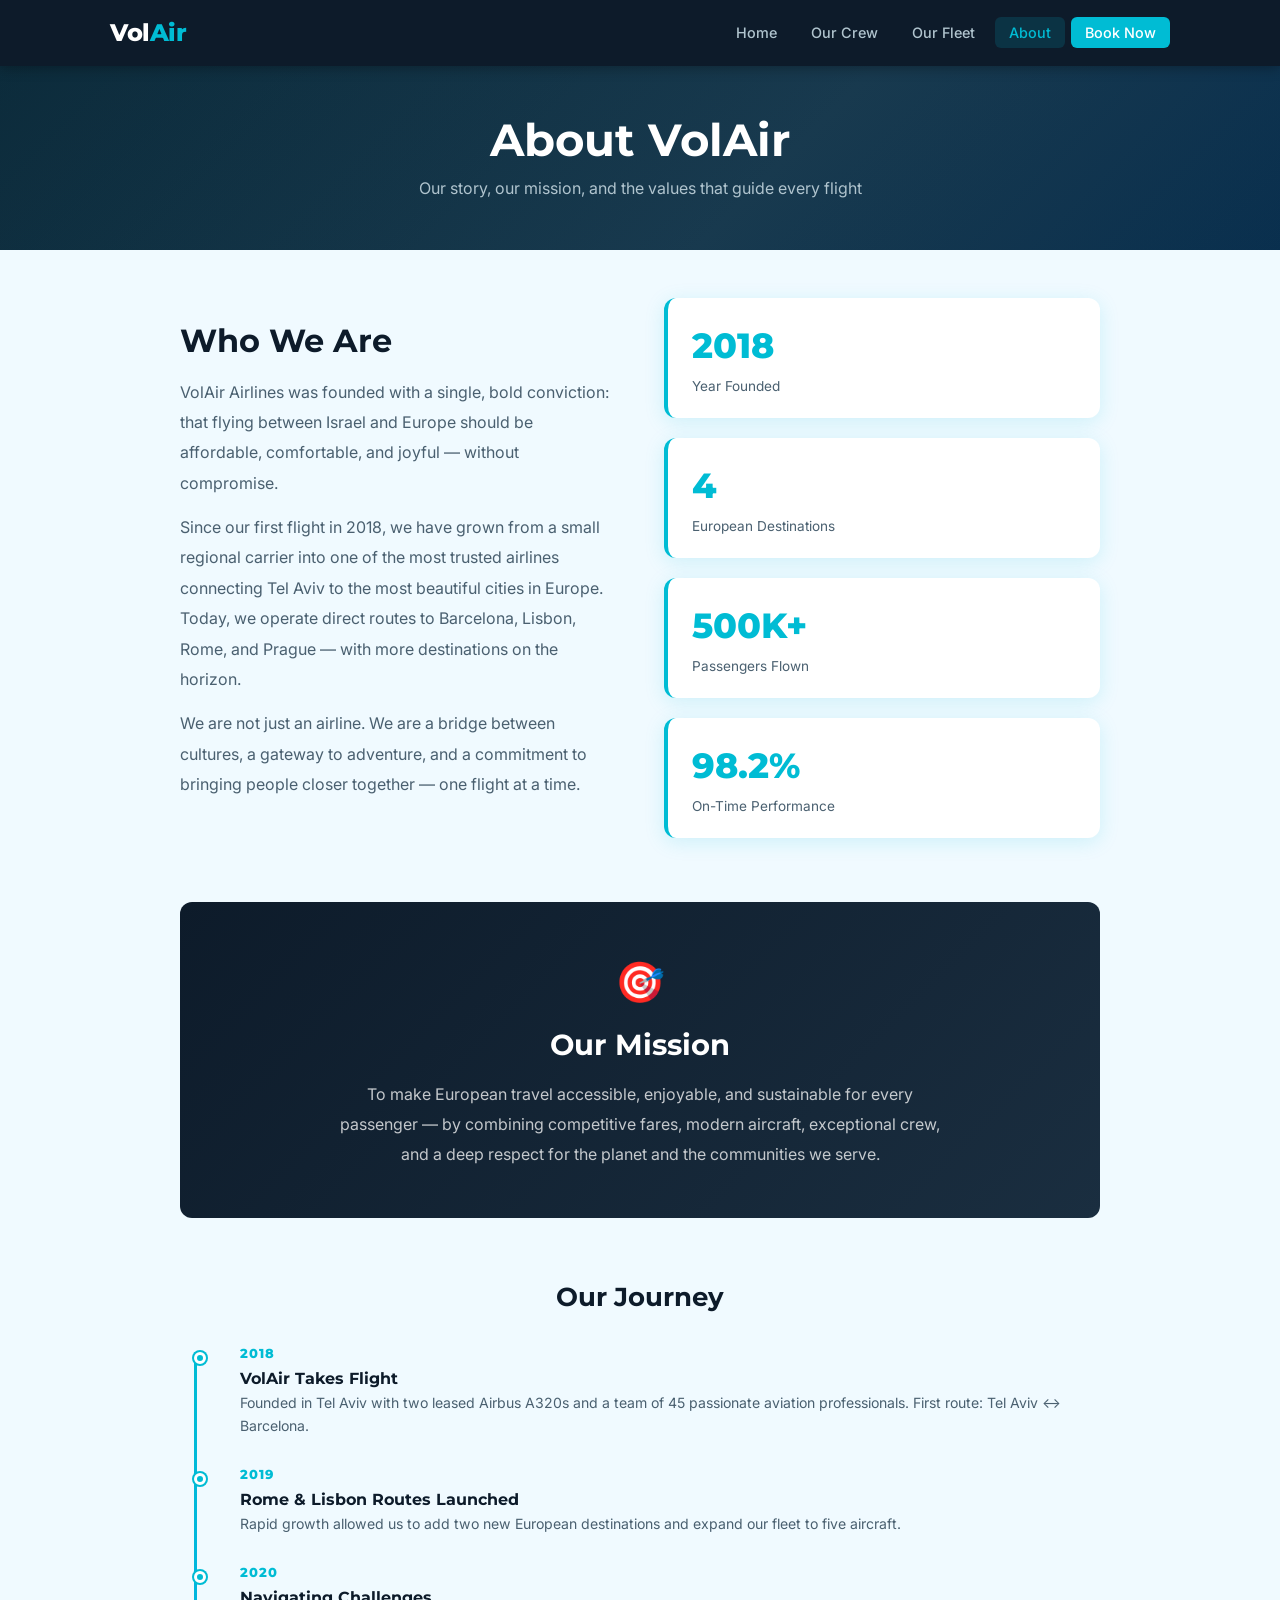
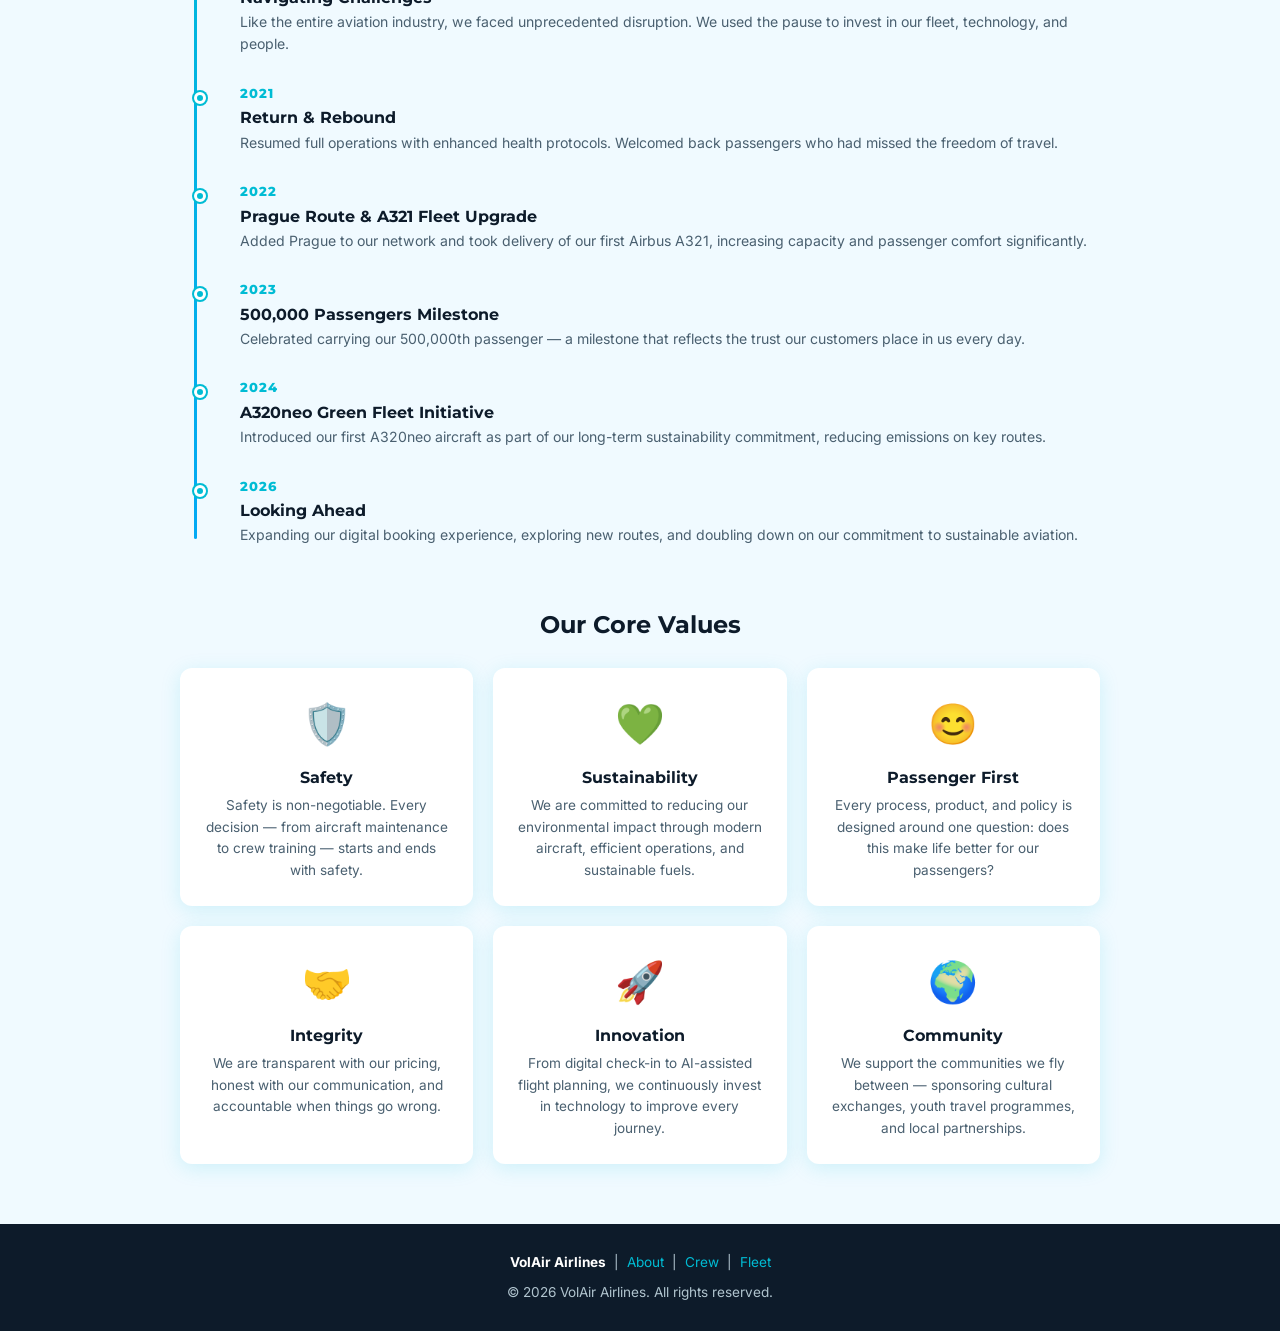
==== about.html @ 906c39c1 "Initial commit — VolAir Airlines web app Complete multi-page airline booking app: - index.html: home" ====
<!DOCTYPE html>
<html lang="en">
<head>
  <meta charset="UTF-8">
  <meta name="viewport" content="width=device-width, initial-scale=1.0">
  <title>About VolAir — VolAir Airlines</title>
  <link rel="stylesheet" href="css/style.css">
</head>
<body data-page="about">

  <!-- HEADER -->
  <header class="site-header">
    <nav class="nav-inner">
      <a class="nav-logo" href="index.html">Vol<span>Air</span></a>
      <button class="nav-toggle" aria-label="Toggle menu">
        <span></span><span></span><span></span>
      </button>
      <ul class="nav-links">
        <li><a href="index.html">Home</a></li>
        <li><a href="crew.html">Our Crew</a></li>
        <li><a href="fleet.html">Our Fleet</a></li>
        <li><a href="about.html" class="active">About</a></li>
        <li><a href="flights.html" class="nav-book-btn">Book Now</a></li>
      </ul>
    </nav>
  </header>

  <!-- PAGE BANNER -->
  <div class="page-banner">
    <h1>About VolAir</h1>
    <p>Our story, our mission, and the values that guide every flight</p>
  </div>

  <main>
    <div class="about-wrap">

      <!-- Intro + Stats -->
      <div class="about-intro">
        <div class="about-intro-text">
          <h2>Who We Are</h2>
          <p>
            VolAir Airlines was founded with a single, bold conviction: that flying between Israel
            and Europe should be affordable, comfortable, and joyful — without compromise.
          </p>
          <p>
            Since our first flight in 2018, we have grown from a small regional carrier into one of
            the most trusted airlines connecting Tel Aviv to the most beautiful cities in Europe.
            Today, we operate direct routes to Barcelona, Lisbon, Rome, and Prague — with more
            destinations on the horizon.
          </p>
          <p>
            We are not just an airline. We are a bridge between cultures, a gateway to adventure,
            and a commitment to bringing people closer together — one flight at a time.
          </p>
        </div>
        <div class="about-stat-col">
          <div class="about-stat">
            <div class="num">2018</div>
            <div class="stat-label">Year Founded</div>
          </div>
          <div class="about-stat">
            <div class="num">4</div>
            <div class="stat-label">European Destinations</div>
          </div>
          <div class="about-stat">
            <div class="num">500K+</div>
            <div class="stat-label">Passengers Flown</div>
          </div>
          <div class="about-stat">
            <div class="num">98.2%</div>
            <div class="stat-label">On-Time Performance</div>
          </div>
        </div>
      </div>

      <!-- Mission -->
      <div class="about-mission">
        <div style="font-size:2.5rem; margin-bottom:14px;">🎯</div>
        <h2>Our Mission</h2>
        <p>
          To make European travel accessible, enjoyable, and sustainable for every passenger —
          by combining competitive fares, modern aircraft, exceptional crew, and a deep respect
          for the planet and the communities we serve.
        </p>
      </div>

      <!-- Timeline -->
      <div class="timeline">
        <h2>Our Journey</h2>
        <div class="timeline-list">
          <div class="timeline-item">
            <div class="timeline-year">2018</div>
            <h4>VolAir Takes Flight</h4>
            <p>Founded in Tel Aviv with two leased Airbus A320s and a team of 45 passionate aviation professionals. First route: Tel Aviv ↔ Barcelona.</p>
          </div>
          <div class="timeline-item">
            <div class="timeline-year">2019</div>
            <h4>Rome &amp; Lisbon Routes Launched</h4>
            <p>Rapid growth allowed us to add two new European destinations and expand our fleet to five aircraft.</p>
          </div>
          <div class="timeline-item">
            <div class="timeline-year">2020</div>
            <h4>Navigating Challenges</h4>
            <p>Like the entire aviation industry, we faced unprecedented disruption. We used the pause to invest in our fleet, technology, and people.</p>
          </div>
          <div class="timeline-item">
            <div class="timeline-year">2021</div>
            <h4>Return &amp; Rebound</h4>
            <p>Resumed full operations with enhanced health protocols. Welcomed back passengers who had missed the freedom of travel.</p>
          </div>
          <div class="timeline-item">
            <div class="timeline-year">2022</div>
            <h4>Prague Route &amp; A321 Fleet Upgrade</h4>
            <p>Added Prague to our network and took delivery of our first Airbus A321, increasing capacity and passenger comfort significantly.</p>
          </div>
          <div class="timeline-item">
            <div class="timeline-year">2023</div>
            <h4>500,000 Passengers Milestone</h4>
            <p>Celebrated carrying our 500,000th passenger — a milestone that reflects the trust our customers place in us every day.</p>
          </div>
          <div class="timeline-item">
            <div class="timeline-year">2024</div>
            <h4>A320neo Green Fleet Initiative</h4>
            <p>Introduced our first A320neo aircraft as part of our long-term sustainability commitment, reducing emissions on key routes.</p>
          </div>
          <div class="timeline-item">
            <div class="timeline-year">2026</div>
            <h4>Looking Ahead</h4>
            <p>Expanding our digital booking experience, exploring new routes, and doubling down on our commitment to sustainable aviation.</p>
          </div>
        </div>
      </div>

      <!-- Values -->
      <h2 style="text-align:center; margin-bottom:28px;">Our Core Values</h2>
      <div class="about-values">
        <div class="about-value-card">
          <div class="about-value-icon">🛡️</div>
          <h3>Safety</h3>
          <p>Safety is non-negotiable. Every decision — from aircraft maintenance to crew training — starts and ends with safety.</p>
        </div>
        <div class="about-value-card">
          <div class="about-value-icon">💚</div>
          <h3>Sustainability</h3>
          <p>We are committed to reducing our environmental impact through modern aircraft, efficient operations, and sustainable fuels.</p>
        </div>
        <div class="about-value-card">
          <div class="about-value-icon">😊</div>
          <h3>Passenger First</h3>
          <p>Every process, product, and policy is designed around one question: does this make life better for our passengers?</p>
        </div>
        <div class="about-value-card">
          <div class="about-value-icon">🤝</div>
          <h3>Integrity</h3>
          <p>We are transparent with our pricing, honest with our communication, and accountable when things go wrong.</p>
        </div>
        <div class="about-value-card">
          <div class="about-value-icon">🚀</div>
          <h3>Innovation</h3>
          <p>From digital check-in to AI-assisted flight planning, we continuously invest in technology to improve every journey.</p>
        </div>
        <div class="about-value-card">
          <div class="about-value-icon">🌍</div>
          <h3>Community</h3>
          <p>We support the communities we fly between — sponsoring cultural exchanges, youth travel programmes, and local partnerships.</p>
        </div>
      </div>

    </div>
  </main>

  <!-- FOOTER -->
  <footer class="site-footer">
    <p><strong>VolAir Airlines</strong> &nbsp;|&nbsp; <a href="about.html">About</a> &nbsp;|&nbsp; <a href="crew.html">Crew</a> &nbsp;|&nbsp; <a href="fleet.html">Fleet</a></p>
    <p style="margin-top:8px;">© 2026 VolAir Airlines. All rights reserved.</p>
  </footer>

  <script src="js/app.js"></script>
</body>
</html>
---- css/style.css ----
/* ===========================
   VolAir Airlines — style.css
   =========================== */

/* ---------- Google Fonts ---------- */
@import url('https://fonts.googleapis.com/css2?family=Inter:wght@300;400;500;600&family=Montserrat:wght@600;700;800&display=swap');

/* ---------- CSS Variables ---------- */
:root {
  --turquoise: #00BCD4;
  --turquoise-dark: #0097A7;
  --lime: #8BC34A;
  --lime-dark: #689F38;
  --sky: #03A9F4;
  --sky-dark: #0288D1;
  --dark: #0D1B2A;
  --dark-2: #1A2E40;
  --mid: #4A6070;
  --light: #F0FAFF;
  --white: #FFFFFF;
  --grey: #E8F4F8;
  --grey-dark: #B0C4CE;
  --red: #E53935;
  --red-light: #FFCDD2;
  --green: #4CAF50;
  --green-light: #C8E6C9;
  --shadow: 0 4px 20px rgba(0,188,212,0.15);
  --shadow-lg: 0 8px 40px rgba(13,27,42,0.18);
  --radius: 12px;
  --radius-sm: 8px;
  --transition: 0.25s ease;
}

/* ---------- Reset & Base ---------- */
*, *::before, *::after { box-sizing: border-box; margin: 0; padding: 0; }

html { scroll-behavior: smooth; }

body {
  font-family: 'Inter', sans-serif;
  background: var(--light);
  color: var(--dark);
  line-height: 1.6;
  min-height: 100vh;
  display: flex;
  flex-direction: column;
}

main { flex: 1; }

h1, h2, h3, h4 {
  font-family: 'Montserrat', sans-serif;
  line-height: 1.2;
}

a { color: inherit; text-decoration: none; }

img {
  max-width: 100%;
  height: auto;
  display: block;
}

/* ---------- Utility ---------- */
.container {
  max-width: 1100px;
  margin: 0 auto;
  padding: 0 20px;
}

.sr-only {
  position: absolute;
  width: 1px;
  height: 1px;
  overflow: hidden;
  clip: rect(0,0,0,0);
}

/* ---------- Buttons ---------- */
.btn {
  display: inline-flex;
  align-items: center;
  justify-content: center;
  gap: 8px;
  padding: 12px 28px;
  border: none;
  border-radius: var(--radius-sm);
  font-family: 'Inter', sans-serif;
  font-size: 0.95rem;
  font-weight: 600;
  cursor: pointer;
  transition: all var(--transition);
  text-decoration: none;
}

.btn-primary {
  background: linear-gradient(135deg, var(--turquoise), var(--sky));
  color: var(--white);
  box-shadow: 0 4px 14px rgba(0,188,212,0.35);
}
.btn-primary:hover {
  transform: translateY(-2px);
  box-shadow: 0 6px 20px rgba(0,188,212,0.45);
}

.btn-secondary {
  background: var(--white);
  color: var(--turquoise);
  border: 2px solid var(--turquoise);
}
.btn-secondary:hover {
  background: var(--turquoise);
  color: var(--white);
}

.btn-lime {
  background: linear-gradient(135deg, var(--lime), #A5D65A);
  color: var(--white);
  box-shadow: 0 4px 14px rgba(139,195,74,0.35);
}
.btn-lime:hover {
  transform: translateY(-2px);
  box-shadow: 0 6px 20px rgba(139,195,74,0.45);
}

.btn-outline {
  background: transparent;
  color: var(--dark);
  border: 2px solid var(--grey-dark);
}
.btn-outline:hover {
  border-color: var(--turquoise);
  color: var(--turquoise);
}

.btn:disabled {
  opacity: 0.5;
  cursor: not-allowed;
  transform: none !important;
}

/* ---------- Header / Nav ---------- */
.site-header {
  background: var(--dark);
  position: sticky;
  top: 0;
  z-index: 100;
  box-shadow: 0 2px 12px rgba(0,0,0,0.3);
}

.nav-inner {
  display: flex;
  align-items: center;
  justify-content: space-between;
  padding: 14px 20px;
  max-width: 1100px;
  margin: 0 auto;
}

.nav-logo {
  font-family: 'Montserrat', sans-serif;
  font-size: 1.5rem;
  font-weight: 800;
  color: var(--white);
  letter-spacing: -0.5px;
}
.nav-logo span { color: var(--turquoise); }

.nav-links {
  display: flex;
  list-style: none;
  gap: 6px;
}
.nav-links a {
  color: var(--grey-dark);
  font-size: 0.9rem;
  font-weight: 500;
  padding: 7px 14px;
  border-radius: 6px;
  transition: all var(--transition);
}
.nav-links a:hover, .nav-links a.active {
  background: rgba(0,188,212,0.15);
  color: var(--turquoise);
}

.nav-book-btn {
  background: var(--turquoise);
  color: var(--white) !important;
  border-radius: 6px;
}
.nav-book-btn:hover {
  background: var(--turquoise-dark) !important;
  color: var(--white) !important;
}

/* Hamburger */
.nav-toggle {
  display: none;
  flex-direction: column;
  gap: 5px;
  cursor: pointer;
  padding: 6px;
  background: none;
  border: none;
}
.nav-toggle span {
  display: block;
  width: 24px;
  height: 2px;
  background: var(--white);
  border-radius: 2px;
  transition: all var(--transition);
}

@media (max-width: 768px) {
  .nav-toggle { display: flex; }
  .nav-links {
    display: none;
    flex-direction: column;
    position: absolute;
    top: 60px;
    left: 0; right: 0;
    background: var(--dark-2);
    padding: 16px 20px;
    gap: 4px;
  }
  .nav-links.open { display: flex; }
  .nav-links a { display: block; padding: 10px 14px; }
}

/* ---------- Footer ---------- */
.site-footer {
  background: var(--dark);
  color: var(--grey-dark);
  text-align: center;
  padding: 28px 20px;
  font-size: 0.85rem;
  margin-top: auto;
}
.site-footer a { color: var(--turquoise); }
.site-footer strong { color: var(--white); }

/* ---------- Page Header Banner ---------- */
.page-banner {
  background: linear-gradient(135deg, var(--dark) 0%, var(--dark-2) 60%, #0a2540 100%);
  padding: 48px 20px;
  text-align: center;
  color: var(--white);
  position: relative;
  overflow: hidden;
}
.page-banner::before {
  content: '';
  position: absolute;
  inset: 0;
  background: linear-gradient(135deg, rgba(0,188,212,0.1), rgba(3,169,244,0.08));
}
.page-banner h1 {
  font-size: clamp(1.8rem, 4vw, 2.8rem);
  position: relative;
}
.page-banner p {
  color: var(--grey-dark);
  margin-top: 8px;
  position: relative;
}

/* ---------- Breadcrumb ---------- */
.breadcrumb {
  display: flex;
  align-items: center;
  gap: 8px;
  padding: 14px 20px;
  max-width: 1100px;
  margin: 0 auto;
  font-size: 0.85rem;
  color: var(--mid);
}
.breadcrumb a { color: var(--turquoise); }
.breadcrumb .sep { color: var(--grey-dark); }

/* ---------- Card ---------- */
.card {
  background: var(--white);
  border-radius: var(--radius);
  box-shadow: var(--shadow);
  overflow: hidden;
}

/* ---------- Form Elements ---------- */
.form-group {
  display: flex;
  flex-direction: column;
  gap: 6px;
}
.form-group label {
  font-size: 0.85rem;
  font-weight: 600;
  color: var(--mid);
  text-transform: uppercase;
  letter-spacing: 0.5px;
}
.form-group input,
.form-group select {
  padding: 11px 14px;
  border: 2px solid var(--grey);
  border-radius: var(--radius-sm);
  font-family: 'Inter', sans-serif;
  font-size: 0.95rem;
  color: var(--dark);
  background: var(--white);
  transition: border-color var(--transition);
  width: 100%;
}
.form-group input:focus,
.form-group select:focus {
  outline: none;
  border-color: var(--turquoise);
  box-shadow: 0 0 0 3px rgba(0,188,212,0.12);
}

/* ---------- Progress Steps ---------- */
.progress-steps {
  display: flex;
  align-items: center;
  justify-content: center;
  padding: 20px;
  gap: 0;
  overflow-x: auto;
}
.step {
  display: flex;
  flex-direction: column;
  align-items: center;
  gap: 6px;
  min-width: 70px;
}
.step-dot {
  width: 32px;
  height: 32px;
  border-radius: 50%;
  background: var(--grey);
  color: var(--mid);
  display: flex;
  align-items: center;
  justify-content: center;
  font-size: 0.8rem;
  font-weight: 700;
  border: 2px solid var(--grey-dark);
  transition: all var(--transition);
}
.step.active .step-dot {
  background: var(--turquoise);
  color: var(--white);
  border-color: var(--turquoise);
  box-shadow: 0 0 0 4px rgba(0,188,212,0.2);
}
.step.done .step-dot {
  background: var(--lime);
  color: var(--white);
  border-color: var(--lime);
}
.step-label {
  font-size: 0.72rem;
  font-weight: 600;
  color: var(--mid);
  text-align: center;
  white-space: nowrap;
}
.step.active .step-label { color: var(--turquoise); }
.step.done .step-label { color: var(--lime-dark); }
.step-line {
  flex: 1;
  height: 2px;
  background: var(--grey);
  min-width: 20px;
  max-width: 60px;
  margin-bottom: 22px;
}
.step-line.done { background: var(--lime); }

/* ======================================
   INDEX PAGE
   ====================================== */

/* Hero */
.hero {
  position: relative;
  min-height: 85vh;
  display: flex;
  flex-direction: column;
  align-items: center;
  justify-content: center;
  overflow: hidden;
  background: linear-gradient(180deg, #0a1628 0%, #0d2b45 40%, #0a4a6e 80%, #0693C7 100%);
}

.hero-sky {
  position: absolute;
  inset: 0;
  background:
    radial-gradient(ellipse at 20% 50%, rgba(3,169,244,0.15) 0%, transparent 60%),
    radial-gradient(ellipse at 80% 30%, rgba(0,188,212,0.12) 0%, transparent 50%);
}

.hero-clouds {
  position: absolute;
  bottom: 0;
  left: 0; right: 0;
  height: 200px;
  background: linear-gradient(to top, rgba(255,255,255,0.06) 0%, transparent 100%);
}

.hero-content {
  position: relative;
  z-index: 2;
  text-align: center;
  padding: 40px 20px 20px;
}

.hero-tagline {
  font-family: 'Montserrat', sans-serif;
  font-size: clamp(2rem, 5vw, 3.6rem);
  font-weight: 800;
  color: var(--white);
  line-height: 1.1;
  text-shadow: 0 2px 20px rgba(0,0,0,0.4);
  margin-bottom: 12px;
}
.hero-tagline .accent { color: var(--turquoise); }

.hero-slogan {
  font-size: clamp(1rem, 2vw, 1.25rem);
  color: rgba(255,255,255,0.8);
  margin-bottom: 32px;
  font-weight: 300;
}

.hero-plane-wrap {
  position: relative;
  z-index: 2;
  width: 100%;
  max-width: 900px;
  margin: 0 auto;
  padding: 0 20px;
}

.hero-plane-img {
  width: 100%;
  max-height: 320px;
  object-fit: contain;
  filter: drop-shadow(0 20px 60px rgba(0,0,0,0.5));
  animation: float 6s ease-in-out infinite;
}

/* Placeholder when no image */
.hero-plane-placeholder {
  width: 100%;
  height: 260px;
  display: flex;
  flex-direction: column;
  align-items: center;
  justify-content: center;
  background: linear-gradient(135deg, rgba(0,188,212,0.1), rgba(3,169,244,0.05));
  border: 2px dashed rgba(0,188,212,0.3);
  border-radius: var(--radius);
  color: rgba(255,255,255,0.4);
  font-size: 5rem;
}

@keyframes float {
  0%, 100% { transform: translateY(0px); }
  50% { transform: translateY(-14px); }
}

.hero-logo-wrap {
  position: relative;
  z-index: 2;
  padding: 28px 20px;
  text-align: center;
}

.hero-logo-img {
  height: 70px;
  object-fit: contain;
  margin: 0 auto;
  filter: drop-shadow(0 4px 12px rgba(0,0,0,0.3));
}

.hero-logo-placeholder {
  display: inline-flex;
  align-items: center;
  gap: 12px;
  background: rgba(255,255,255,0.08);
  border: 1px solid rgba(255,255,255,0.15);
  border-radius: 50px;
  padding: 12px 28px;
  color: var(--white);
  font-family: 'Montserrat', sans-serif;
  font-size: 1.5rem;
  font-weight: 800;
}
.hero-logo-placeholder .logo-dot { color: var(--turquoise); }

.hero-cta {
  position: relative;
  z-index: 2;
  padding-bottom: 48px;
  display: flex;
  gap: 14px;
  flex-wrap: wrap;
  justify-content: center;
}

/* Destinations */
.destinations {
  padding: 72px 20px;
  background: var(--white);
}
.destinations h2 {
  text-align: center;
  font-size: clamp(1.6rem, 3vw, 2.2rem);
  margin-bottom: 8px;
}
.destinations .subtitle {
  text-align: center;
  color: var(--mid);
  margin-bottom: 40px;
}

.dest-grid {
  display: grid;
  grid-template-columns: repeat(4, 1fr);
  gap: 20px;
  max-width: 1100px;
  margin: 0 auto;
}

.dest-card {
  position: relative;
  border-radius: var(--radius);
  overflow: hidden;
  aspect-ratio: 3/4;
  cursor: pointer;
  transition: transform var(--transition);
  box-shadow: var(--shadow);
}
.dest-card:hover { transform: translateY(-6px) scale(1.02); }
.dest-card:hover .dest-overlay { opacity: 1; }

.dest-img {
  width: 100%;
  height: 100%;
  object-fit: cover;
  transition: transform 0.4s ease;
}
.dest-card:hover .dest-img { transform: scale(1.08); }

.dest-placeholder {
  width: 100%;
  height: 100%;
  display: flex;
  flex-direction: column;
  align-items: center;
  justify-content: center;
  gap: 12px;
  font-size: 3.5rem;
  background: linear-gradient(135deg, var(--turquoise-dark), var(--sky-dark));
}

.dest-info {
  position: absolute;
  bottom: 0;
  left: 0; right: 0;
  padding: 20px 16px 16px;
  background: linear-gradient(to top, rgba(13,27,42,0.9) 0%, transparent 100%);
  color: var(--white);
}
.dest-info h3 { font-size: 1.2rem; }
.dest-info p { font-size: 0.8rem; color: rgba(255,255,255,0.7); }

.dest-overlay {
  position: absolute;
  inset: 0;
  background: rgba(0,188,212,0.15);
  display: flex;
  align-items: center;
  justify-content: center;
  opacity: 0;
  transition: opacity var(--transition);
  font-size: 0.9rem;
  font-weight: 700;
  color: var(--white);
  letter-spacing: 1px;
  text-transform: uppercase;
}

@media (max-width: 768px) {
  .dest-grid {
    grid-template-columns: repeat(2, 1fr);
    gap: 14px;
  }
  .dest-card { aspect-ratio: 4/5; }
}

/* Highlights / Features strip */
.highlights {
  background: linear-gradient(135deg, var(--dark) 0%, var(--dark-2) 100%);
  padding: 56px 20px;
}
.highlights-grid {
  display: grid;
  grid-template-columns: repeat(3, 1fr);
  gap: 32px;
  max-width: 900px;
  margin: 0 auto;
  text-align: center;
}
.highlight-item { color: var(--white); }
.highlight-icon {
  font-size: 2.5rem;
  margin-bottom: 12px;
}
.highlight-item h3 {
  font-size: 1.05rem;
  margin-bottom: 6px;
  color: var(--turquoise);
}
.highlight-item p { font-size: 0.85rem; color: var(--grey-dark); }

@media (max-width: 768px) {
  .highlights-grid { grid-template-columns: 1fr; gap: 24px; }
}

/* ======================================
   FLIGHTS PAGE
   ====================================== */
.flights-wrap {
  padding: 40px 20px 60px;
}
.flights-form-card {
  background: var(--white);
  border-radius: var(--radius);
  box-shadow: var(--shadow-lg);
  max-width: 640px;
  margin: 0 auto;
  overflow: hidden;
}
.flights-form-header {
  background: linear-gradient(135deg, var(--dark), var(--dark-2));
  padding: 28px 32px;
  color: var(--white);
}
.flights-form-header h2 { font-size: 1.5rem; }
.flights-form-header p { color: var(--grey-dark); font-size: 0.9rem; margin-top: 4px; }

.flights-form-body { padding: 32px; }

/* Trip type toggle */
.trip-toggle {
  display: flex;
  background: var(--grey);
  border-radius: 8px;
  padding: 4px;
  gap: 0;
  margin-bottom: 28px;
}
.trip-btn {
  flex: 1;
  padding: 10px;
  border: none;
  background: none;
  border-radius: 6px;
  font-family: 'Inter', sans-serif;
  font-size: 0.9rem;
  font-weight: 600;
  color: var(--mid);
  cursor: pointer;
  transition: all var(--transition);
}
.trip-btn.active {
  background: var(--white);
  color: var(--turquoise);
  box-shadow: 0 2px 8px rgba(0,0,0,0.1);
}

.form-row {
  display: grid;
  grid-template-columns: 1fr 1fr;
  gap: 16px;
  margin-bottom: 20px;
}
.form-row.single { grid-template-columns: 1fr; }

.passengers-section h3 {
  font-size: 0.85rem;
  font-weight: 600;
  color: var(--mid);
  text-transform: uppercase;
  letter-spacing: 0.5px;
  margin-bottom: 14px;
}

.pax-row {
  display: flex;
  align-items: center;
  justify-content: space-between;
  padding: 12px 0;
  border-bottom: 1px solid var(--grey);
}
.pax-row:last-child { border-bottom: none; }
.pax-label { font-size: 0.95rem; font-weight: 500; }
.pax-label small { display: block; font-size: 0.8rem; font-weight: 400; color: var(--mid); }

.pax-counter {
  display: flex;
  align-items: center;
  gap: 12px;
}
.pax-btn {
  width: 32px;
  height: 32px;
  border-radius: 50%;
  border: 2px solid var(--turquoise);
  background: none;
  color: var(--turquoise);
  font-size: 1.1rem;
  font-weight: 700;
  cursor: pointer;
  display: flex;
  align-items: center;
  justify-content: center;
  transition: all var(--transition);
}
.pax-btn:hover { background: var(--turquoise); color: var(--white); }
.pax-count { font-size: 1.1rem; font-weight: 700; min-width: 24px; text-align: center; }

.route-row {
  display: grid;
  grid-template-columns: 1fr auto 1fr;
  gap: 12px;
  align-items: end;
  margin-bottom: 20px;
}
.swap-btn {
  width: 36px;
  height: 36px;
  border-radius: 50%;
  border: 2px solid var(--grey-dark);
  background: var(--white);
  cursor: pointer;
  display: flex;
  align-items: center;
  justify-content: center;
  font-size: 1rem;
  transition: all var(--transition);
  margin-bottom: 2px;
}
.swap-btn:hover { border-color: var(--turquoise); color: var(--turquoise); }

/* ======================================
   RESULTS PAGE
   ====================================== */
.results-wrap {
  padding: 32px 20px 60px;
  max-width: 860px;
  margin: 0 auto;
}
.results-summary-bar {
  background: var(--white);
  border-radius: var(--radius-sm);
  padding: 14px 20px;
  margin-bottom: 24px;
  display: flex;
  align-items: center;
  gap: 16px;
  flex-wrap: wrap;
  box-shadow: var(--shadow);
  font-size: 0.9rem;
  color: var(--mid);
}
.results-summary-bar strong { color: var(--dark); }

.flight-card {
  background: var(--white);
  border-radius: var(--radius);
  box-shadow: var(--shadow);
  margin-bottom: 20px;
  overflow: hidden;
  border: 2px solid transparent;
  transition: border-color var(--transition), box-shadow var(--transition);
}
.flight-card.selected {
  border-color: var(--turquoise);
  box-shadow: 0 4px 24px rgba(0,188,212,0.2);
}

.flight-main {
  padding: 20px 24px;
  display: grid;
  grid-template-columns: 1fr auto 1fr auto;
  align-items: center;
  gap: 12px;
}
.flight-time { text-align: center; }
.flight-time .time {
  font-size: 1.6rem;
  font-weight: 700;
  font-family: 'Montserrat', sans-serif;
}
.flight-time .city { font-size: 0.8rem; color: var(--mid); }
.flight-time .airport { font-size: 0.85rem; font-weight: 600; color: var(--dark); }

.flight-path {
  flex: 1;
  display: flex;
  flex-direction: column;
  align-items: center;
  gap: 4px;
  padding: 0 8px;
}
.flight-path .duration { font-size: 0.8rem; color: var(--mid); }
.flight-path .line {
  width: 100%;
  height: 2px;
  background: linear-gradient(to right, var(--turquoise), var(--sky));
  border-radius: 2px;
  position: relative;
}
.flight-path .line::after {
  content: '✈';
  position: absolute;
  top: 50%;
  left: 50%;
  transform: translate(-50%, -60%);
  font-size: 0.9rem;
  color: var(--turquoise);
  background: var(--white);
  padding: 0 4px;
}
.flight-path .stops { font-size: 0.75rem; color: var(--lime-dark); font-weight: 600; }

.flight-price-box {
  text-align: right;
}
.flight-price-box .price {
  font-size: 1.8rem;
  font-weight: 800;
  color: var(--turquoise);
  font-family: 'Montserrat', sans-serif;
}
.flight-price-box .price-label { font-size: 0.75rem; color: var(--mid); }
.flight-price-box .flight-num { font-size: 0.8rem; color: var(--mid); margin-top: 4px; }

.flight-extras {
  border-top: 1px solid var(--grey);
  padding: 16px 24px;
  display: flex;
  gap: 20px;
  flex-wrap: wrap;
  background: var(--light);
}
.extra-option {
  display: flex;
  align-items: center;
  gap: 8px;
  cursor: pointer;
  font-size: 0.88rem;
  font-weight: 500;
}
.extra-option input[type=checkbox] {
  accent-color: var(--turquoise);
  width: 16px;
  height: 16px;
  cursor: pointer;
}
.extra-price { color: var(--lime-dark); font-weight: 700; }

.flight-footer {
  padding: 14px 24px;
  display: flex;
  align-items: center;
  justify-content: space-between;
  border-top: 1px solid var(--grey);
}
.flight-total { font-size: 1rem; }
.flight-total strong { color: var(--turquoise); font-size: 1.2rem; }

.results-nav {
  display: flex;
  justify-content: space-between;
  align-items: center;
  margin-top: 32px;
  gap: 12px;
}

@media (max-width: 600px) {
  .flight-main {
    grid-template-columns: 1fr 1fr;
    grid-template-rows: auto auto;
  }
  .flight-path { display: none; }
  .flight-price-box { text-align: left; }
}

/* ======================================
   SEATS PAGE
   ====================================== */
.seats-wrap {
  padding: 32px 20px 60px;
  max-width: 900px;
  margin: 0 auto;
}
.seats-layout {
  display: grid;
  grid-template-columns: 1fr 280px;
  gap: 28px;
  align-items: start;
}
@media (max-width: 768px) {
  .seats-layout { grid-template-columns: 1fr; }
}

.seat-map-card {
  background: var(--white);
  border-radius: var(--radius);
  box-shadow: var(--shadow);
  padding: 24px;
}
.seat-map-card h3 {
  text-align: center;
  margin-bottom: 20px;
  font-size: 1rem;
  color: var(--mid);
  text-transform: uppercase;
  letter-spacing: 1px;
}

.plane-nose {
  width: 80px;
  height: 40px;
  background: linear-gradient(135deg, var(--turquoise), var(--sky));
  border-radius: 50% 50% 0 0;
  margin: 0 auto 8px;
  display: flex;
  align-items: center;
  justify-content: center;
  color: white;
  font-size: 1.3rem;
}

.seat-legend {
  display: flex;
  gap: 16px;
  justify-content: center;
  margin-bottom: 20px;
  flex-wrap: wrap;
}
.legend-item {
  display: flex;
  align-items: center;
  gap: 6px;
  font-size: 0.8rem;
  font-weight: 500;
}
.legend-dot {
  width: 16px;
  height: 16px;
  border-radius: 4px;
}
.legend-dot.available { background: var(--green); }
.legend-dot.taken { background: var(--red); }
.legend-dot.selected { background: var(--turquoise); }

.seat-columns-header {
  display: grid;
  grid-template-columns: 30px repeat(3, 34px) 24px repeat(3, 34px);
  gap: 4px;
  margin-bottom: 6px;
  justify-content: center;
}
.col-label {
  text-align: center;
  font-size: 0.75rem;
  font-weight: 700;
  color: var(--mid);
}

.seat-rows {
  display: flex;
  flex-direction: column;
  gap: 6px;
  align-items: center;
}
.seat-row {
  display: grid;
  grid-template-columns: 30px repeat(3, 34px) 24px repeat(3, 34px);
  gap: 4px;
  align-items: center;
}
.row-num {
  font-size: 0.75rem;
  font-weight: 700;
  color: var(--mid);
  text-align: center;
}
.aisle { width: 24px; }

.seat {
  width: 34px;
  height: 34px;
  border-radius: 6px 6px 4px 4px;
  border: none;
  cursor: pointer;
  font-size: 0.7rem;
  font-weight: 700;
  transition: all var(--transition);
  position: relative;
}
.seat::after {
  content: '';
  position: absolute;
  bottom: -3px;
  left: 4px; right: 4px;
  height: 4px;
  border-radius: 0 0 3px 3px;
  background: rgba(0,0,0,0.15);
}
.seat.available {
  background: var(--green);
  color: var(--white);
}
.seat.available:hover {
  background: var(--lime-dark);
  transform: scale(1.12);
}
.seat.taken {
  background: var(--red-light);
  color: var(--red);
  cursor: not-allowed;
}
.seat.selected {
  background: var(--turquoise);
  color: var(--white);
  box-shadow: 0 0 0 3px rgba(0,188,212,0.35);
  transform: scale(1.1);
}

.seats-sidebar {
  display: flex;
  flex-direction: column;
  gap: 16px;
}
.seats-info-card {
  background: var(--white);
  border-radius: var(--radius);
  box-shadow: var(--shadow);
  padding: 20px;
}
.seats-info-card h3 {
  font-size: 1rem;
  margin-bottom: 14px;
  color: var(--dark);
}
.seats-counter {
  font-size: 2rem;
  font-weight: 800;
  color: var(--turquoise);
  font-family: 'Montserrat', sans-serif;
  text-align: center;
  margin: 8px 0;
}
.seats-counter-label { text-align: center; font-size: 0.8rem; color: var(--mid); }

.selected-list { list-style: none; margin-top: 12px; }
.selected-list li {
  display: flex;
  justify-content: space-between;
  padding: 6px 0;
  font-size: 0.88rem;
  border-bottom: 1px solid var(--grey);
  color: var(--mid);
}
.selected-list li strong { color: var(--dark); }

.seats-nav {
  display: flex;
  justify-content: space-between;
  gap: 12px;
  margin-top: 4px;
}

/* ======================================
   SUMMARY PAGE
   ====================================== */
.summary-wrap {
  padding: 32px 20px 60px;
  max-width: 760px;
  margin: 0 auto;
}
.summary-card {
  background: var(--white);
  border-radius: var(--radius);
  box-shadow: var(--shadow);
  overflow: hidden;
  margin-bottom: 24px;
}
.summary-section {
  padding: 20px 24px;
  border-bottom: 1px solid var(--grey);
}
.summary-section:last-child { border-bottom: none; }
.summary-section h3 {
  font-size: 0.8rem;
  text-transform: uppercase;
  letter-spacing: 1px;
  color: var(--turquoise);
  margin-bottom: 14px;
}
.summary-row {
  display: flex;
  justify-content: space-between;
  align-items: center;
  padding: 7px 0;
  font-size: 0.9rem;
  border-bottom: 1px solid var(--grey);
}
.summary-row:last-child { border-bottom: none; }
.summary-row .label { color: var(--mid); }
.summary-row .value { font-weight: 600; color: var(--dark); }
.summary-total-row {
  display: flex;
  justify-content: space-between;
  padding: 16px 24px;
  background: linear-gradient(135deg, var(--dark), var(--dark-2));
  color: var(--white);
}
.summary-total-row .label { font-size: 1rem; font-weight: 600; }
.summary-total-row .value {
  font-size: 1.5rem;
  font-weight: 800;
  color: var(--turquoise);
  font-family: 'Montserrat', sans-serif;
}

.contact-form {
  background: var(--white);
  border-radius: var(--radius);
  box-shadow: var(--shadow);
  padding: 24px;
  margin-bottom: 24px;
}
.contact-form h3 {
  font-size: 1.1rem;
  margin-bottom: 20px;
}
.contact-form .form-row {
  display: grid;
  grid-template-columns: 1fr 1fr;
  gap: 16px;
}

.summary-nav {
  display: flex;
  justify-content: space-between;
  gap: 12px;
}

/* ======================================
   PAYMENT PAGE
   ====================================== */
.payment-wrap {
  padding: 32px 20px 60px;
  max-width: 640px;
  margin: 0 auto;
}
.payment-methods {
  display: grid;
  grid-template-columns: repeat(3, 1fr);
  gap: 14px;
  margin-bottom: 28px;
}
.payment-method-card {
  background: var(--white);
  border: 2px solid var(--grey);
  border-radius: var(--radius);
  padding: 20px 16px;
  text-align: center;
  cursor: pointer;
  transition: all var(--transition);
  box-shadow: var(--shadow);
}
.payment-method-card:hover {
  border-color: var(--turquoise);
  transform: translateY(-3px);
}
.payment-method-card.selected {
  border-color: var(--turquoise);
  background: rgba(0,188,212,0.04);
  box-shadow: 0 4px 20px rgba(0,188,212,0.2);
}
.payment-method-icon {
  font-size: 2.4rem;
  margin-bottom: 8px;
}
.payment-method-name {
  font-size: 0.85rem;
  font-weight: 700;
  color: var(--dark);
}
.payment-method-sub {
  font-size: 0.72rem;
  color: var(--mid);
  margin-top: 2px;
}

.card-form {
  background: var(--white);
  border-radius: var(--radius);
  box-shadow: var(--shadow);
  padding: 24px;
  margin-bottom: 24px;
  display: none;
}
.card-form.visible { display: block; }

.card-visual {
  background: linear-gradient(135deg, var(--dark), var(--dark-2));
  border-radius: var(--radius);
  padding: 24px;
  margin-bottom: 20px;
  color: var(--white);
  position: relative;
  overflow: hidden;
  min-height: 140px;
}
.card-visual::before {
  content: '';
  position: absolute;
  top: -30px; right: -30px;
  width: 160px; height: 160px;
  border-radius: 50%;
  background: rgba(0,188,212,0.15);
}
.card-visual::after {
  content: '';
  position: absolute;
  bottom: -40px; left: -20px;
  width: 140px; height: 140px;
  border-radius: 50%;
  background: rgba(3,169,244,0.1);
}
.card-chip {
  width: 36px;
  height: 26px;
  background: linear-gradient(135deg, #D4A017, #F5C842);
  border-radius: 4px;
  margin-bottom: 24px;
  position: relative;
  z-index: 1;
}
.card-number-display {
  font-family: 'Montserrat', sans-serif;
  font-size: 1.1rem;
  letter-spacing: 4px;
  margin-bottom: 16px;
  position: relative;
  z-index: 1;
  color: rgba(255,255,255,0.9);
}
.card-details-row {
  display: flex;
  justify-content: space-between;
  font-size: 0.75rem;
  color: rgba(255,255,255,0.6);
  position: relative;
  z-index: 1;
}
.card-details-row .val { color: var(--white); font-weight: 600; font-size: 0.85rem; }

.card-fields {
  display: grid;
  grid-template-columns: 1fr 1fr;
  gap: 14px;
}
.card-fields .full { grid-column: 1 / -1; }

@media (max-width: 600px) {
  .payment-methods { grid-template-columns: 1fr; }
  .card-fields { grid-template-columns: 1fr; }
}

.paypal-form, .digital-pay-form {
  background: var(--white);
  border-radius: var(--radius);
  box-shadow: var(--shadow);
  padding: 32px 24px;
  text-align: center;
  margin-bottom: 24px;
  display: none;
}
.paypal-form.visible, .digital-pay-form.visible { display: block; }
.paypal-form p, .digital-pay-form p { color: var(--mid); margin-bottom: 20px; }

.pay-btn-wrap {
  margin-top: 4px;
}
.order-total-bar {
  background: linear-gradient(135deg, var(--dark), var(--dark-2));
  border-radius: var(--radius);
  padding: 16px 24px;
  display: flex;
  justify-content: space-between;
  align-items: center;
  color: var(--white);
  margin-bottom: 20px;
}
.order-total-bar .amount {
  font-family: 'Montserrat', sans-serif;
  font-size: 1.6rem;
  font-weight: 800;
  color: var(--turquoise);
}

/* ======================================
   CONFIRMATION PAGE
   ====================================== */
.confirmation-wrap {
  padding: 32px 20px 60px;
  max-width: 720px;
  margin: 0 auto;
}
.confirm-hero {
  text-align: center;
  padding: 40px 20px;
  background: linear-gradient(135deg, var(--dark), var(--dark-2));
  border-radius: var(--radius);
  color: var(--white);
  margin-bottom: 28px;
  box-shadow: var(--shadow-lg);
  position: relative;
  overflow: hidden;
}
.confirm-hero::before {
  content: '';
  position: absolute;
  top: -60px; right: -60px;
  width: 220px; height: 220px;
  border-radius: 50%;
  background: rgba(0,188,212,0.1);
}
.confirm-check {
  width: 80px;
  height: 80px;
  border-radius: 50%;
  background: linear-gradient(135deg, var(--lime), var(--lime-dark));
  display: flex;
  align-items: center;
  justify-content: center;
  font-size: 2.4rem;
  margin: 0 auto 20px;
  box-shadow: 0 4px 20px rgba(139,195,74,0.4);
  animation: popIn 0.5s cubic-bezier(0.175, 0.885, 0.32, 1.275);
}
@keyframes popIn {
  0% { transform: scale(0); opacity: 0; }
  100% { transform: scale(1); opacity: 1; }
}
.confirm-hero h1 { font-size: 2rem; margin-bottom: 8px; }
.confirm-hero p { color: rgba(255,255,255,0.7); }
.booking-ref {
  display: inline-block;
  background: rgba(0,188,212,0.15);
  border: 1px solid rgba(0,188,212,0.4);
  border-radius: 6px;
  padding: 8px 20px;
  font-family: 'Montserrat', sans-serif;
  font-size: 1.3rem;
  font-weight: 800;
  color: var(--turquoise);
  margin-top: 12px;
  letter-spacing: 3px;
}

.confirm-details {
  background: var(--white);
  border-radius: var(--radius);
  box-shadow: var(--shadow);
  overflow: hidden;
  margin-bottom: 24px;
}

.confirm-actions {
  display: flex;
  gap: 14px;
  justify-content: center;
  flex-wrap: wrap;
}

/* ======================================
   CREW PAGE
   ====================================== */
.crew-wrap {
  padding: 48px 20px 60px;
  max-width: 1100px;
  margin: 0 auto;
}
.crew-hero-images {
  display: grid;
  grid-template-columns: 1fr 1fr;
  gap: 20px;
  margin-bottom: 48px;
}
.crew-hero-img-wrap {
  border-radius: var(--radius);
  overflow: hidden;
  aspect-ratio: 4/3;
  box-shadow: var(--shadow);
  position: relative;
}
.crew-hero-img-wrap img,
.crew-hero-img-wrap .img-placeholder {
  width: 100%;
  height: 100%;
  object-fit: cover;
}
.img-placeholder {
  display: flex;
  flex-direction: column;
  align-items: center;
  justify-content: center;
  gap: 12px;
  font-size: 4rem;
  color: var(--white);
}
.img-placeholder p {
  font-size: 0.9rem;
  font-weight: 600;
  color: rgba(255,255,255,0.8);
}
.crew-img-gradient-1 {
  background: linear-gradient(135deg, var(--turquoise-dark), var(--sky-dark));
}
.crew-img-gradient-2 {
  background: linear-gradient(135deg, var(--dark), var(--dark-2));
}
.img-caption {
  position: absolute;
  bottom: 0; left: 0; right: 0;
  padding: 16px;
  background: linear-gradient(to top, rgba(0,0,0,0.7) 0%, transparent 100%);
  color: var(--white);
  font-size: 0.9rem;
  font-weight: 600;
}

.crew-intro {
  max-width: 720px;
  margin: 0 auto 48px;
  text-align: center;
}
.crew-intro h2 { font-size: 1.8rem; margin-bottom: 12px; }
.crew-intro p { color: var(--mid); line-height: 1.8; }

.crew-grid {
  display: grid;
  grid-template-columns: repeat(3, 1fr);
  gap: 24px;
  margin-bottom: 48px;
}
.crew-card {
  background: var(--white);
  border-radius: var(--radius);
  box-shadow: var(--shadow);
  overflow: hidden;
  text-align: center;
  transition: transform var(--transition);
}
.crew-card:hover { transform: translateY(-4px); }
.crew-avatar {
  width: 100%;
  height: 160px;
  display: flex;
  align-items: center;
  justify-content: center;
  font-size: 4rem;
}
.crew-card-body { padding: 16px; }
.crew-card-body h3 { font-size: 1rem; margin-bottom: 4px; }
.crew-card-body p { font-size: 0.85rem; color: var(--mid); margin-bottom: 8px; }
.crew-role-badge {
  display: inline-block;
  padding: 3px 10px;
  border-radius: 20px;
  font-size: 0.75rem;
  font-weight: 700;
  background: rgba(0,188,212,0.1);
  color: var(--turquoise-dark);
}

.crew-values {
  background: linear-gradient(135deg, var(--dark), var(--dark-2));
  border-radius: var(--radius);
  padding: 40px;
  color: var(--white);
}
.crew-values h2 { margin-bottom: 24px; font-size: 1.5rem; }
.values-grid {
  display: grid;
  grid-template-columns: repeat(2, 1fr);
  gap: 20px;
}
.value-item { display: flex; gap: 14px; align-items: flex-start; }
.value-icon { font-size: 1.8rem; }
.value-item h4 { margin-bottom: 4px; color: var(--turquoise); }
.value-item p { font-size: 0.85rem; color: var(--grey-dark); }

@media (max-width: 768px) {
  .crew-hero-images { grid-template-columns: 1fr; }
  .crew-grid { grid-template-columns: 1fr 1fr; }
  .values-grid { grid-template-columns: 1fr; }
}
@media (max-width: 500px) {
  .crew-grid { grid-template-columns: 1fr; }
}

/* ======================================
   FLEET PAGE
   ====================================== */
.fleet-wrap {
  padding: 48px 20px 60px;
  max-width: 1100px;
  margin: 0 auto;
}
.fleet-aircraft {
  margin-bottom: 60px;
}
.fleet-aircraft-grid {
  display: grid;
  grid-template-columns: 1.2fr 1fr;
  gap: 32px;
  align-items: center;
  margin-bottom: 48px;
}
.fleet-aircraft-grid.reverse { direction: rtl; }
.fleet-aircraft-grid.reverse > * { direction: ltr; }

.fleet-img-wrap {
  border-radius: var(--radius);
  overflow: hidden;
  aspect-ratio: 16/9;
  box-shadow: var(--shadow-lg);
}
.fleet-img-wrap img,
.fleet-img-wrap .img-placeholder { width: 100%; height: 100%; object-fit: cover; }

.fleet-info h2 { font-size: 2rem; margin-bottom: 8px; }
.fleet-model-tag {
  display: inline-block;
  background: rgba(0,188,212,0.1);
  color: var(--turquoise-dark);
  border: 1px solid rgba(0,188,212,0.3);
  border-radius: 4px;
  padding: 3px 10px;
  font-size: 0.8rem;
  font-weight: 700;
  margin-bottom: 16px;
  text-transform: uppercase;
}
.fleet-info p { color: var(--mid); line-height: 1.8; margin-bottom: 20px; }

.fleet-specs {
  display: grid;
  grid-template-columns: 1fr 1fr;
  gap: 10px;
}
.spec-item {
  background: var(--grey);
  border-radius: var(--radius-sm);
  padding: 10px 14px;
}
.spec-item .spec-val {
  font-family: 'Montserrat', sans-serif;
  font-size: 1.1rem;
  font-weight: 700;
  color: var(--turquoise);
}
.spec-item .spec-label { font-size: 0.75rem; color: var(--mid); }

.fleet-divider {
  height: 2px;
  background: linear-gradient(to right, var(--turquoise), transparent);
  margin-bottom: 48px;
  border-radius: 2px;
}

@media (max-width: 768px) {
  .fleet-aircraft-grid { grid-template-columns: 1fr; }
  .fleet-aircraft-grid.reverse { direction: ltr; }
}

/* ======================================
   ABOUT PAGE
   ====================================== */
.about-wrap {
  padding: 48px 20px 60px;
  max-width: 960px;
  margin: 0 auto;
}
.about-intro {
  display: grid;
  grid-template-columns: 1fr 1fr;
  gap: 48px;
  align-items: center;
  margin-bottom: 64px;
}
.about-intro-text h2 { font-size: 2rem; margin-bottom: 16px; }
.about-intro-text p { color: var(--mid); line-height: 1.9; margin-bottom: 14px; }
.about-stat-col { display: flex; flex-direction: column; gap: 20px; }
.about-stat {
  background: var(--white);
  border-radius: var(--radius);
  box-shadow: var(--shadow);
  padding: 20px 24px;
  border-left: 4px solid var(--turquoise);
}
.about-stat .num {
  font-family: 'Montserrat', sans-serif;
  font-size: 2.2rem;
  font-weight: 800;
  color: var(--turquoise);
}
.about-stat .stat-label { font-size: 0.85rem; color: var(--mid); margin-top: 2px; }

.about-mission {
  background: linear-gradient(135deg, var(--dark), var(--dark-2));
  border-radius: var(--radius);
  padding: 48px;
  color: var(--white);
  text-align: center;
  margin-bottom: 64px;
}
.about-mission h2 { font-size: 1.8rem; margin-bottom: 16px; }
.about-mission p { color: rgba(255,255,255,0.75); max-width: 600px; margin: 0 auto; line-height: 1.9; }

.timeline {
  margin-bottom: 64px;
}
.timeline h2 { font-size: 1.6rem; margin-bottom: 32px; text-align: center; }
.timeline-list {
  position: relative;
  padding-left: 40px;
}
.timeline-list::before {
  content: '';
  position: absolute;
  left: 14px;
  top: 8px; bottom: 8px;
  width: 3px;
  background: linear-gradient(to bottom, var(--turquoise), var(--sky));
  border-radius: 2px;
}
.timeline-item {
  position: relative;
  margin-bottom: 28px;
  padding-left: 20px;
}
.timeline-item::before {
  content: '';
  position: absolute;
  left: -26px;
  top: 8px;
  width: 12px; height: 12px;
  border-radius: 50%;
  background: var(--turquoise);
  border: 3px solid var(--white);
  box-shadow: 0 0 0 2px var(--turquoise);
}
.timeline-year {
  font-family: 'Montserrat', sans-serif;
  font-size: 0.8rem;
  font-weight: 800;
  color: var(--turquoise);
  text-transform: uppercase;
  letter-spacing: 1px;
  margin-bottom: 4px;
}
.timeline-item h4 { font-size: 1rem; margin-bottom: 4px; }
.timeline-item p { font-size: 0.88rem; color: var(--mid); }

.about-values {
  display: grid;
  grid-template-columns: repeat(3, 1fr);
  gap: 20px;
}
.about-value-card {
  background: var(--white);
  border-radius: var(--radius);
  box-shadow: var(--shadow);
  padding: 24px;
  text-align: center;
  transition: transform var(--transition);
}
.about-value-card:hover { transform: translateY(-4px); }
.about-value-icon { font-size: 2.5rem; margin-bottom: 12px; }
.about-value-card h3 { font-size: 1rem; margin-bottom: 8px; }
.about-value-card p { font-size: 0.85rem; color: var(--mid); }

@media (max-width: 768px) {
  .about-intro { grid-template-columns: 1fr; }
  .about-mission { padding: 32px 24px; }
  .about-values { grid-template-columns: 1fr; }
}

/* ======================================
   PRINT STYLES
   ====================================== */
@media print {
  .site-header,
  .site-footer,
  .confirm-actions,
  .breadcrumb,
  .progress-steps {
    display: none !important;
  }
  body { background: white; }
  .confirm-hero { box-shadow: none; }
  .confirm-details { box-shadow: none; }
}

/* ======================================
   RESPONSIVE TWEAKS
   ====================================== */
@media (max-width: 768px) {
  .flights-form-body { padding: 20px; }
  .form-row { grid-template-columns: 1fr; }
  .route-row { grid-template-columns: 1fr 36px 1fr; }
  .contact-form .form-row { grid-template-columns: 1fr; }
}
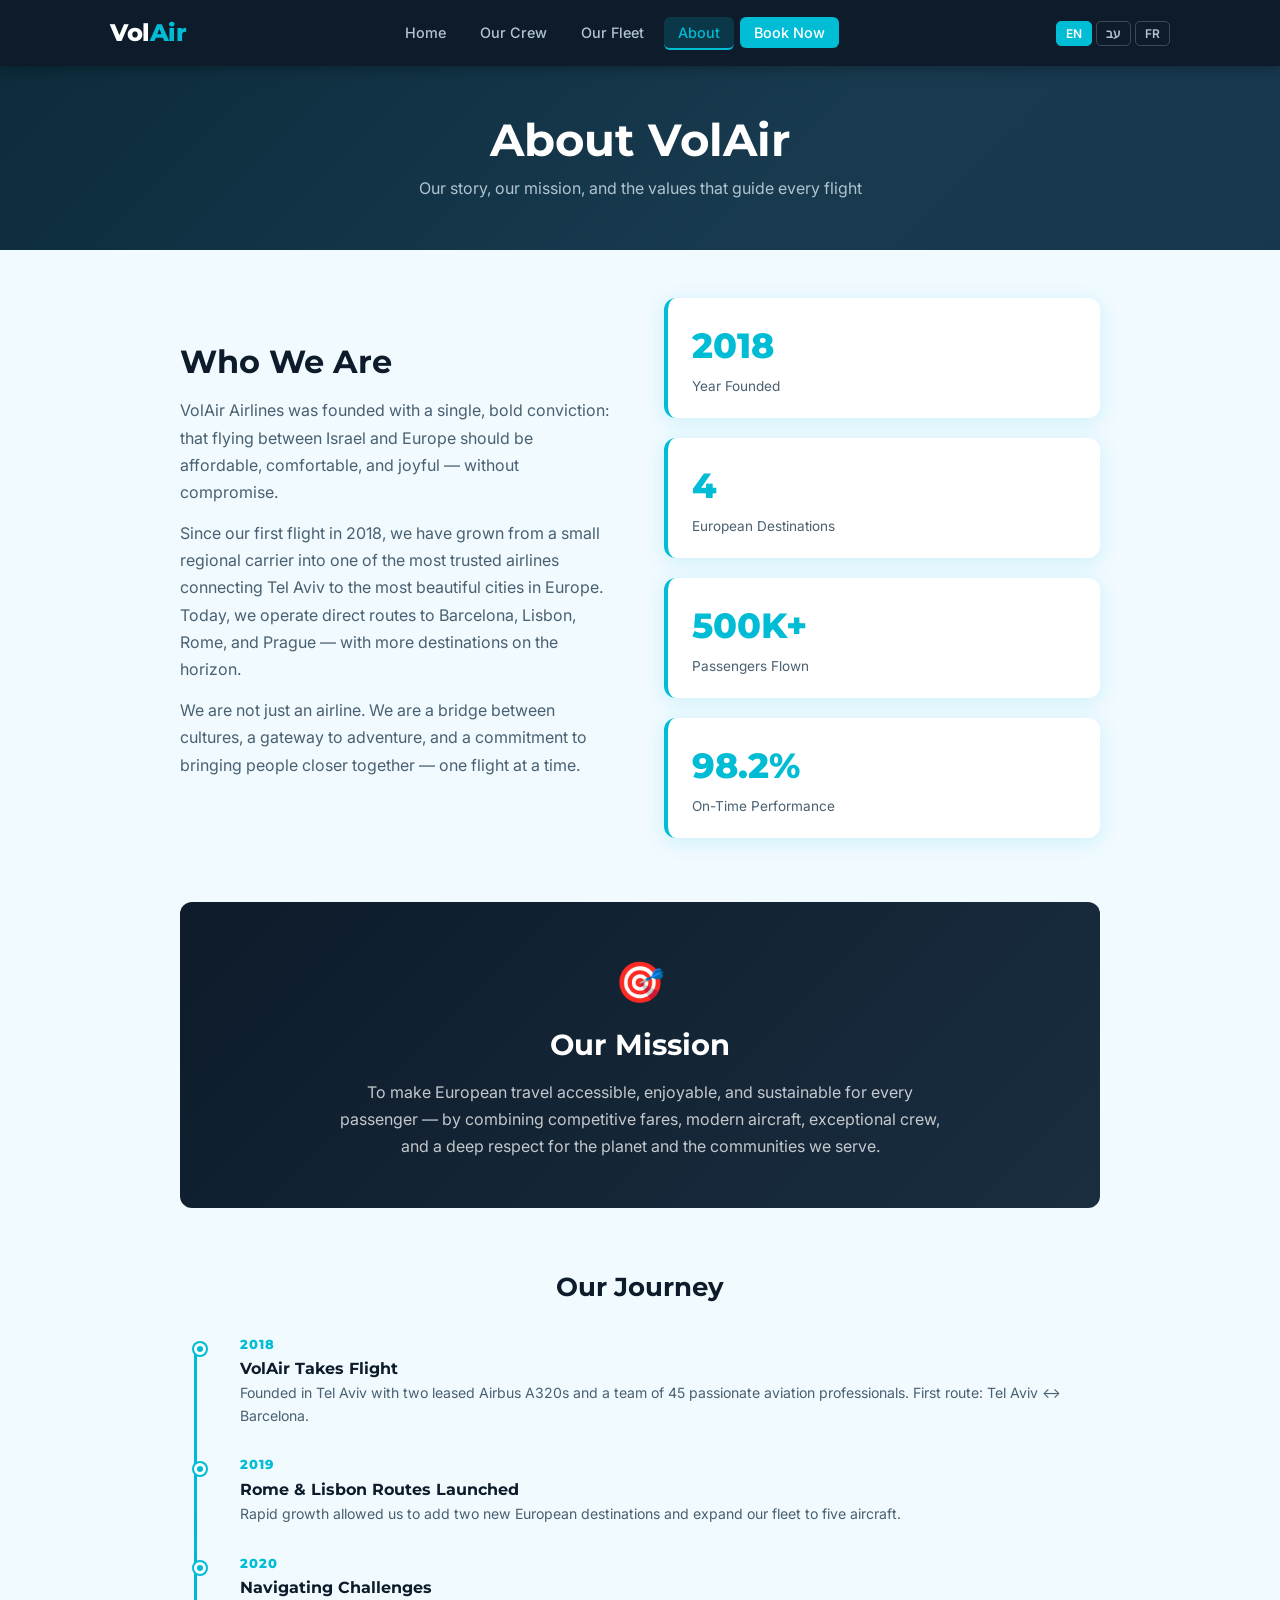
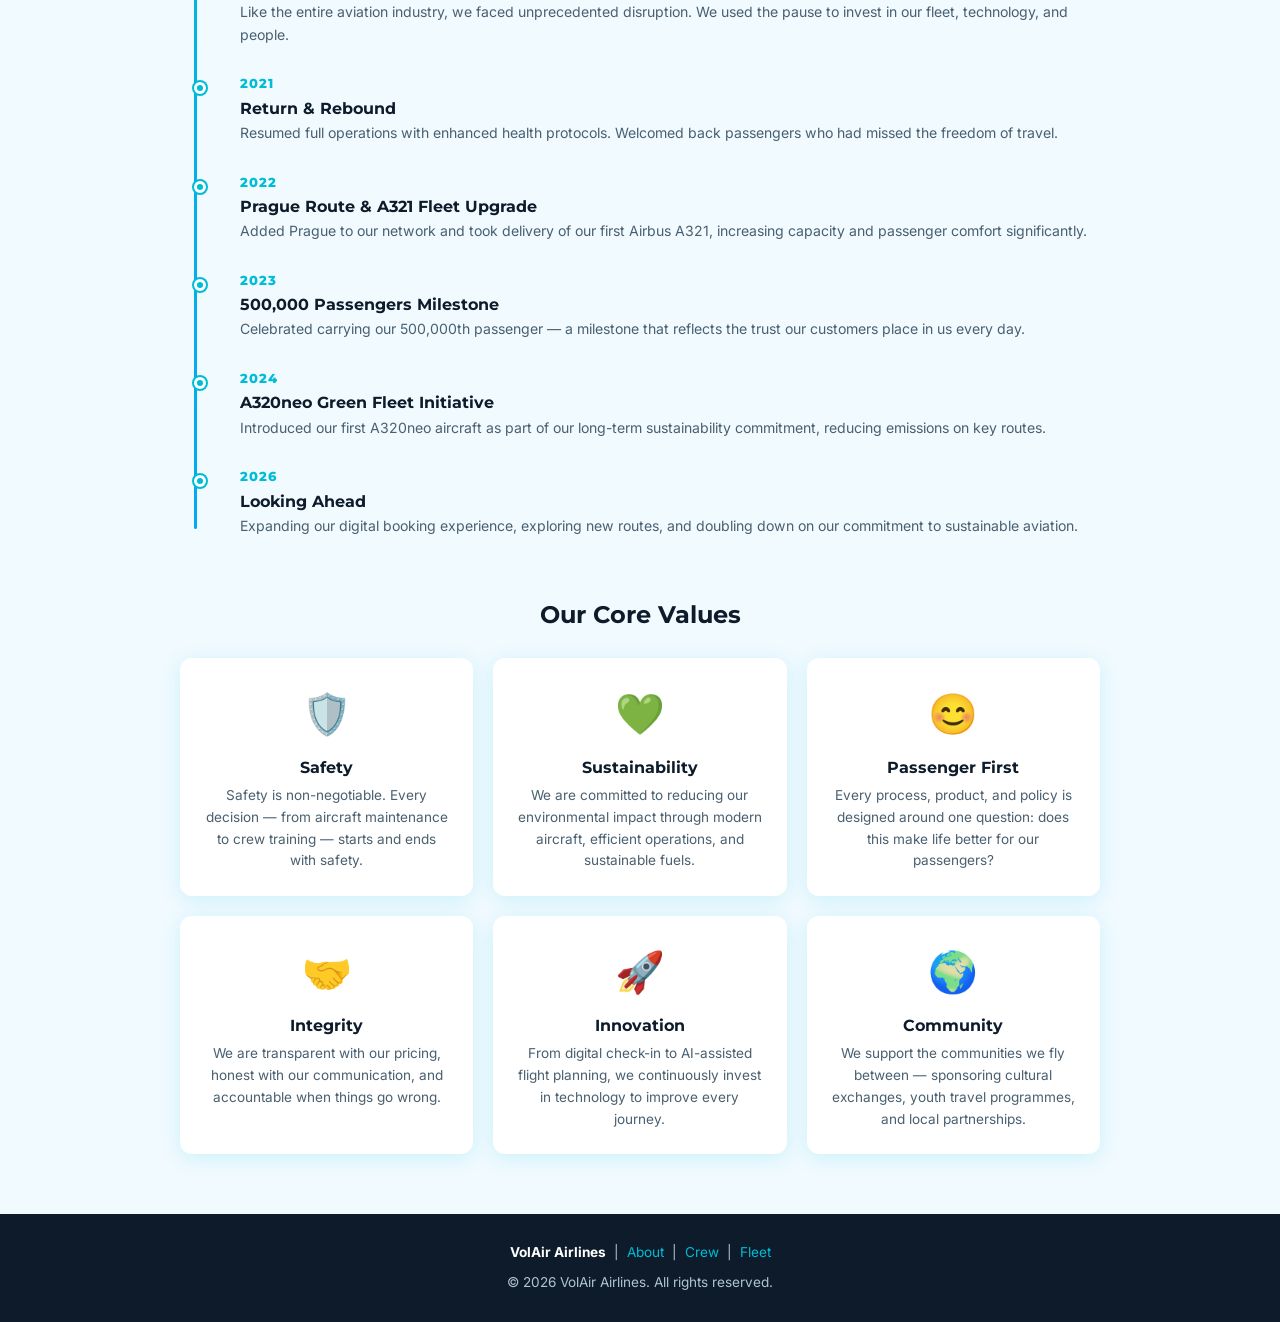
==== commit 62e916a6: "Add i18n (EN/HE/FR), language switcher, RTL support, and UI data-i18n attributes - Full translations" ====
--- a/about.html
+++ b/about.html
@@ -16,12 +16,17 @@
         <span></span><span></span><span></span>
       </button>
       <ul class="nav-links">
-        <li><a href="index.html">Home</a></li>
-        <li><a href="crew.html">Our Crew</a></li>
-        <li><a href="fleet.html">Our Fleet</a></li>
-        <li><a href="about.html" class="active">About</a></li>
-        <li><a href="flights.html" class="nav-book-btn">Book Now</a></li>
+        <li><a href="index.html" data-i18n="nav.home">Home</a></li>
+        <li><a href="crew.html" data-i18n="nav.crew">Our Crew</a></li>
+        <li><a href="fleet.html" data-i18n="nav.fleet">Our Fleet</a></li>
+        <li><a href="about.html" class="active" data-i18n="nav.about">About</a></li>
+        <li><a href="flights.html" class="nav-book-btn" data-i18n="nav.book">Book Now</a></li>
       </ul>
+      <div class="lang-switcher">
+        <button class="lang-btn" data-lang="en">EN</button>
+        <button class="lang-btn" data-lang="he">עב</button>
+        <button class="lang-btn" data-lang="fr">FR</button>
+      </div>
     </nav>
   </header>
 
@@ -172,7 +177,7 @@
   <!-- FOOTER -->
   <footer class="site-footer">
     <p><strong>VolAir Airlines</strong> &nbsp;|&nbsp; <a href="about.html">About</a> &nbsp;|&nbsp; <a href="crew.html">Crew</a> &nbsp;|&nbsp; <a href="fleet.html">Fleet</a></p>
-    <p style="margin-top:8px;">© 2026 VolAir Airlines. All rights reserved.</p>
+    <p style="margin-top:8px;" data-i18n="footer.rights">© 2026 VolAir Airlines. All rights reserved.</p>
   </footer>
 
   <script src="js/app.js"></script>
--- a/css/style.css
+++ b/css/style.css
@@ -29,6 +29,10 @@
   --radius: 12px;
   --radius-sm: 8px;
   --transition: 0.25s ease;
+  /* Layout widths */
+  --max-narrow: 660px;
+  --max-content: 880px;
+  --max-wide: 1100px;
 }
 
 /* ---------- Reset & Base ---------- */
@@ -38,6 +42,7 @@
 
 body {
   font-family: 'Inter', sans-serif;
+  font-weight: 400;
   background: var(--light);
   color: var(--dark);
   line-height: 1.6;
@@ -139,6 +144,21 @@
   transform: none !important;
 }
 
+/* ---------- Focus Rings (Accessibility) ---------- */
+button:focus-visible,
+a:focus-visible,
+input:focus-visible,
+select:focus-visible,
+.lang-btn:focus-visible,
+.trip-btn:focus-visible {
+  outline: 3px solid var(--turquoise);
+  outline-offset: 2px;
+}
+.seat:focus-visible {
+  outline: 3px solid var(--turquoise);
+  outline-offset: 1px;
+}
+
 /* ---------- Header / Nav ---------- */
 .site-header {
   background: var(--dark);
@@ -179,9 +199,14 @@
   border-radius: 6px;
   transition: all var(--transition);
 }
-.nav-links a:hover, .nav-links a.active {
-  background: rgba(0,188,212,0.15);
+.nav-links a:hover {
+  background: rgba(0,188,212,0.12);
   color: var(--turquoise);
+}
+.nav-links a.active {
+  background: rgba(0,188,212,0.18);
+  color: var(--turquoise);
+  border-bottom: 2px solid var(--turquoise);
 }
 
 .nav-book-btn {
@@ -193,6 +218,46 @@
   background: var(--turquoise-dark) !important;
   color: var(--white) !important;
 }
+
+/* ---------- Language Switcher ---------- */
+.lang-switcher {
+  display: flex;
+  gap: 4px;
+  align-items: center;
+  margin-left: 12px;
+}
+.lang-btn {
+  background: transparent;
+  border: 1px solid rgba(255,255,255,0.2);
+  color: var(--grey-dark);
+  font-size: 0.75rem;
+  font-weight: 600;
+  padding: 4px 9px;
+  border-radius: 5px;
+  cursor: pointer;
+  transition: all var(--transition);
+  font-family: 'Inter', sans-serif;
+}
+.lang-btn:hover { border-color: var(--turquoise); color: var(--white); }
+.lang-btn.active { background: var(--turquoise); border-color: var(--turquoise); color: var(--white); }
+
+/* ---------- RTL Support (Hebrew) ---------- */
+[dir="rtl"] .nav-inner { flex-direction: row-reverse; }
+[dir="rtl"] .nav-links { flex-direction: row-reverse; }
+[dir="rtl"] .lang-switcher { margin-left: 0; margin-right: 12px; }
+[dir="rtl"] .route-row { flex-direction: row-reverse; }
+[dir="rtl"] .form-row { flex-direction: row-reverse; }
+[dir="rtl"] .pax-row { flex-direction: row-reverse; }
+[dir="rtl"] .pax-label { text-align: right; }
+[dir="rtl"] .flight-main { flex-direction: row-reverse; }
+[dir="rtl"] .seats-layout { flex-direction: row-reverse; }
+[dir="rtl"] .highlights-grid { direction: rtl; }
+[dir="rtl"] .summary-row { flex-direction: row-reverse; }
+[dir="rtl"] .results-nav { flex-direction: row-reverse; }
+[dir="rtl"] .seats-nav { flex-direction: row-reverse; }
+[dir="rtl"] .confirm-actions { flex-direction: row-reverse; }
+[dir="rtl"] .payment-methods { flex-direction: row-reverse; }
+[dir="rtl"] body { font-family: 'Arial', 'Helvetica', sans-serif; }
 
 /* Hamburger */
 .nav-toggle {
@@ -243,7 +308,7 @@
 
 /* ---------- Page Header Banner ---------- */
 .page-banner {
-  background: linear-gradient(135deg, var(--dark) 0%, var(--dark-2) 60%, #0a2540 100%);
+  background: linear-gradient(135deg, var(--dark) 0%, var(--dark-2) 60%, var(--dark-2) 100%);
   padding: 48px 20px;
   text-align: center;
   color: var(--white);
@@ -299,7 +364,7 @@
   font-weight: 600;
   color: var(--mid);
   text-transform: uppercase;
-  letter-spacing: 0.5px;
+  letter-spacing: 0.7px;
 }
 .form-group input,
 .form-group select {
@@ -366,7 +431,9 @@
   font-weight: 600;
   color: var(--mid);
   text-align: center;
-  white-space: nowrap;
+  white-space: normal;
+  word-break: break-word;
+  max-width: 64px;
 }
 .step.active .step-label { color: var(--turquoise); }
 .step.done .step-label { color: var(--lime-dark); }
@@ -375,7 +442,6 @@
   height: 2px;
   background: var(--grey);
   min-width: 20px;
-  max-width: 60px;
   margin-bottom: 22px;
 }
 .step-line.done { background: var(--lime); }
@@ -444,6 +510,33 @@
   max-width: 900px;
   margin: 0 auto;
   padding: 0 20px;
+  overflow: visible;
+}
+
+/* Contrail trails behind the engines */
+.hero-plane-wrap::before,
+.hero-plane-wrap::after {
+  content: '';
+  position: absolute;
+  bottom: 28%;
+  height: 3px;
+  border-radius: 100px;
+  opacity: 0;
+  animation: flyIn 1.4s cubic-bezier(0.22, 1, 0.36, 1) 0.1s forwards,
+             contrailFade 2s ease-out 1.5s forwards;
+  pointer-events: none;
+}
+.hero-plane-wrap::before {
+  left: -120%;
+  width: 55%;
+  background: linear-gradient(to right, transparent, rgba(255,255,255,0.55));
+  bottom: 33%;
+}
+.hero-plane-wrap::after {
+  left: -120%;
+  width: 55%;
+  background: linear-gradient(to right, transparent, rgba(255,255,255,0.45));
+  bottom: 27%;
 }
 
 .hero-plane-img {
@@ -451,7 +544,10 @@
   max-height: 320px;
   object-fit: contain;
   filter: drop-shadow(0 20px 60px rgba(0,0,0,0.5));
-  animation: float 6s ease-in-out infinite;
+  transform-origin: center center;
+  animation:
+    flyIn 1.4s cubic-bezier(0.22, 1, 0.36, 1) forwards,
+    cruise 7s ease-in-out 1.4s infinite;
 }
 
 /* Placeholder when no image */
@@ -469,9 +565,26 @@
   font-size: 5rem;
 }
 
-@keyframes float {
-  0%, 100% { transform: translateY(0px); }
-  50% { transform: translateY(-14px); }
+/* Plane flies in from left on page load */
+@keyframes flyIn {
+  0%   { opacity: 0; transform: translateX(-18%) translateY(30px) rotate(-3deg) scale(0.92); }
+  60%  { opacity: 1; transform: translateX(2%)  translateY(-8px)  rotate(1.5deg) scale(1.02); }
+  100% { opacity: 1; transform: translateX(0)   translateY(0)     rotate(0deg)   scale(1); }
+}
+
+/* Continuous idle cruise: gentle float + subtle banking */
+@keyframes cruise {
+  0%   { transform: translateY(0px)   rotate(0deg); }
+  20%  { transform: translateY(-10px) rotate(0.8deg); }
+  50%  { transform: translateY(-18px) rotate(0deg); }
+  80%  { transform: translateY(-10px) rotate(-0.8deg); }
+  100% { transform: translateY(0px)   rotate(0deg); }
+}
+
+/* Contrails fade out after fly-in */
+@keyframes contrailFade {
+  0%   { opacity: 0.7; }
+  100% { opacity: 0; }
 }
 
 .hero-logo-wrap {
@@ -546,7 +659,7 @@
   transition: transform var(--transition);
   box-shadow: var(--shadow);
 }
-.dest-card:hover { transform: translateY(-6px) scale(1.02); }
+.dest-card:hover { transform: translateY(-6px) scale(1.02); box-shadow: var(--shadow-lg); }
 .dest-card:hover .dest-overlay { opacity: 1; }
 
 .dest-img {
@@ -601,7 +714,7 @@
     grid-template-columns: repeat(2, 1fr);
     gap: 14px;
   }
-  .dest-card { aspect-ratio: 4/5; }
+  .dest-card { aspect-ratio: 3/4; }
 }
 
 /* Highlights / Features strip */
@@ -643,7 +756,7 @@
   background: var(--white);
   border-radius: var(--radius);
   box-shadow: var(--shadow-lg);
-  max-width: 640px;
+  max-width: var(--max-narrow);
   margin: 0 auto;
   overflow: hidden;
 }
@@ -698,7 +811,7 @@
   font-weight: 600;
   color: var(--mid);
   text-transform: uppercase;
-  letter-spacing: 0.5px;
+  letter-spacing: 0.7px;
   margin-bottom: 14px;
 }
 
@@ -764,7 +877,7 @@
    ====================================== */
 .results-wrap {
   padding: 32px 20px 60px;
-  max-width: 860px;
+  max-width: var(--max-content);
   margin: 0 auto;
 }
 .results-summary-bar {
@@ -789,7 +902,11 @@
   margin-bottom: 20px;
   overflow: hidden;
   border: 2px solid transparent;
-  transition: border-color var(--transition), box-shadow var(--transition);
+  transition: border-color var(--transition), box-shadow var(--transition), transform var(--transition);
+}
+.flight-card:hover {
+  transform: translateY(-2px);
+  box-shadow: var(--shadow-lg);
 }
 .flight-card.selected {
   border-color: var(--turquoise);
@@ -909,7 +1026,7 @@
    ====================================== */
 .seats-wrap {
   padding: 32px 20px 60px;
-  max-width: 900px;
+  max-width: var(--max-content);
   margin: 0 auto;
 }
 .seats-layout {
@@ -934,7 +1051,7 @@
   font-size: 1rem;
   color: var(--mid);
   text-transform: uppercase;
-  letter-spacing: 1px;
+  letter-spacing: 0.7px;
 }
 
 .plane-nose {
@@ -975,7 +1092,7 @@
 
 .seat-columns-header {
   display: grid;
-  grid-template-columns: 30px repeat(3, 34px) 24px repeat(3, 34px);
+  grid-template-columns: 30px repeat(3, 40px) 24px repeat(3, 40px);
   gap: 4px;
   margin-bottom: 6px;
   justify-content: center;
@@ -995,7 +1112,7 @@
 }
 .seat-row {
   display: grid;
-  grid-template-columns: 30px repeat(3, 34px) 24px repeat(3, 34px);
+  grid-template-columns: 30px repeat(3, 40px) 24px repeat(3, 40px);
   gap: 4px;
   align-items: center;
 }
@@ -1008,8 +1125,8 @@
 .aisle { width: 24px; }
 
 .seat {
-  width: 34px;
-  height: 34px;
+  width: 40px;
+  height: 40px;
   border-radius: 6px 6px 4px 4px;
   border: none;
   cursor: pointer;
@@ -1096,7 +1213,7 @@
    ====================================== */
 .summary-wrap {
   padding: 32px 20px 60px;
-  max-width: 760px;
+  max-width: var(--max-content);
   margin: 0 auto;
 }
 .summary-card {
@@ -1114,7 +1231,7 @@
 .summary-section h3 {
   font-size: 0.8rem;
   text-transform: uppercase;
-  letter-spacing: 1px;
+  letter-spacing: 0.7px;
   color: var(--turquoise);
   margin-bottom: 14px;
 }
@@ -1172,7 +1289,7 @@
    ====================================== */
 .payment-wrap {
   padding: 32px 20px 60px;
-  max-width: 640px;
+  max-width: var(--max-narrow);
   margin: 0 auto;
 }
 .payment-methods {
@@ -1282,7 +1399,7 @@
 .card-fields {
   display: grid;
   grid-template-columns: 1fr 1fr;
-  gap: 14px;
+  gap: 16px;
 }
 .card-fields .full { grid-column: 1 / -1; }
 
@@ -1328,7 +1445,7 @@
    ====================================== */
 .confirmation-wrap {
   padding: 32px 20px 60px;
-  max-width: 720px;
+  max-width: var(--max-narrow);
   margin: 0 auto;
 }
 .confirm-hero {
@@ -1616,7 +1733,7 @@
   margin-bottom: 64px;
 }
 .about-intro-text h2 { font-size: 2rem; margin-bottom: 16px; }
-.about-intro-text p { color: var(--mid); line-height: 1.9; margin-bottom: 14px; }
+.about-intro-text p { color: var(--mid); line-height: 1.7; margin-bottom: 14px; }
 .about-stat-col { display: flex; flex-direction: column; gap: 20px; }
 .about-stat {
   background: var(--white);
@@ -1642,7 +1759,7 @@
   margin-bottom: 64px;
 }
 .about-mission h2 { font-size: 1.8rem; margin-bottom: 16px; }
-.about-mission p { color: rgba(255,255,255,0.75); max-width: 600px; margin: 0 auto; line-height: 1.9; }
+.about-mission p { color: rgba(255,255,255,0.75); max-width: 600px; margin: 0 auto; line-height: 1.7; }
 
 .timeline {
   margin-bottom: 64px;
@@ -1733,8 +1850,30 @@
    RESPONSIVE TWEAKS
    ====================================== */
 @media (max-width: 768px) {
+  /* Hero */
+  .hero { min-height: 65vh; }
+  .hero-plane-img { max-height: 220px; }
+
+  /* Forms */
   .flights-form-body { padding: 20px; }
   .form-row { grid-template-columns: 1fr; }
   .route-row { grid-template-columns: 1fr 36px 1fr; }
   .contact-form .form-row { grid-template-columns: 1fr; }
-}
+
+  /* Seat map — scale down for mobile */
+  .seat-columns-header {
+    grid-template-columns: 22px repeat(3, 30px) 16px repeat(3, 30px);
+  }
+  .seat-row {
+    grid-template-columns: 22px repeat(3, 30px) 16px repeat(3, 30px);
+  }
+  .seat { width: 30px; height: 30px; font-size: 0.6rem; }
+  .aisle { width: 16px; }
+
+  /* Progress steps — smaller on mobile */
+  .step-label { font-size: 0.62rem; max-width: 52px; }
+  .step { min-width: 52px; }
+
+  /* Fleet specs */
+  .fleet-specs { grid-template-columns: 1fr 1fr; }
+}
